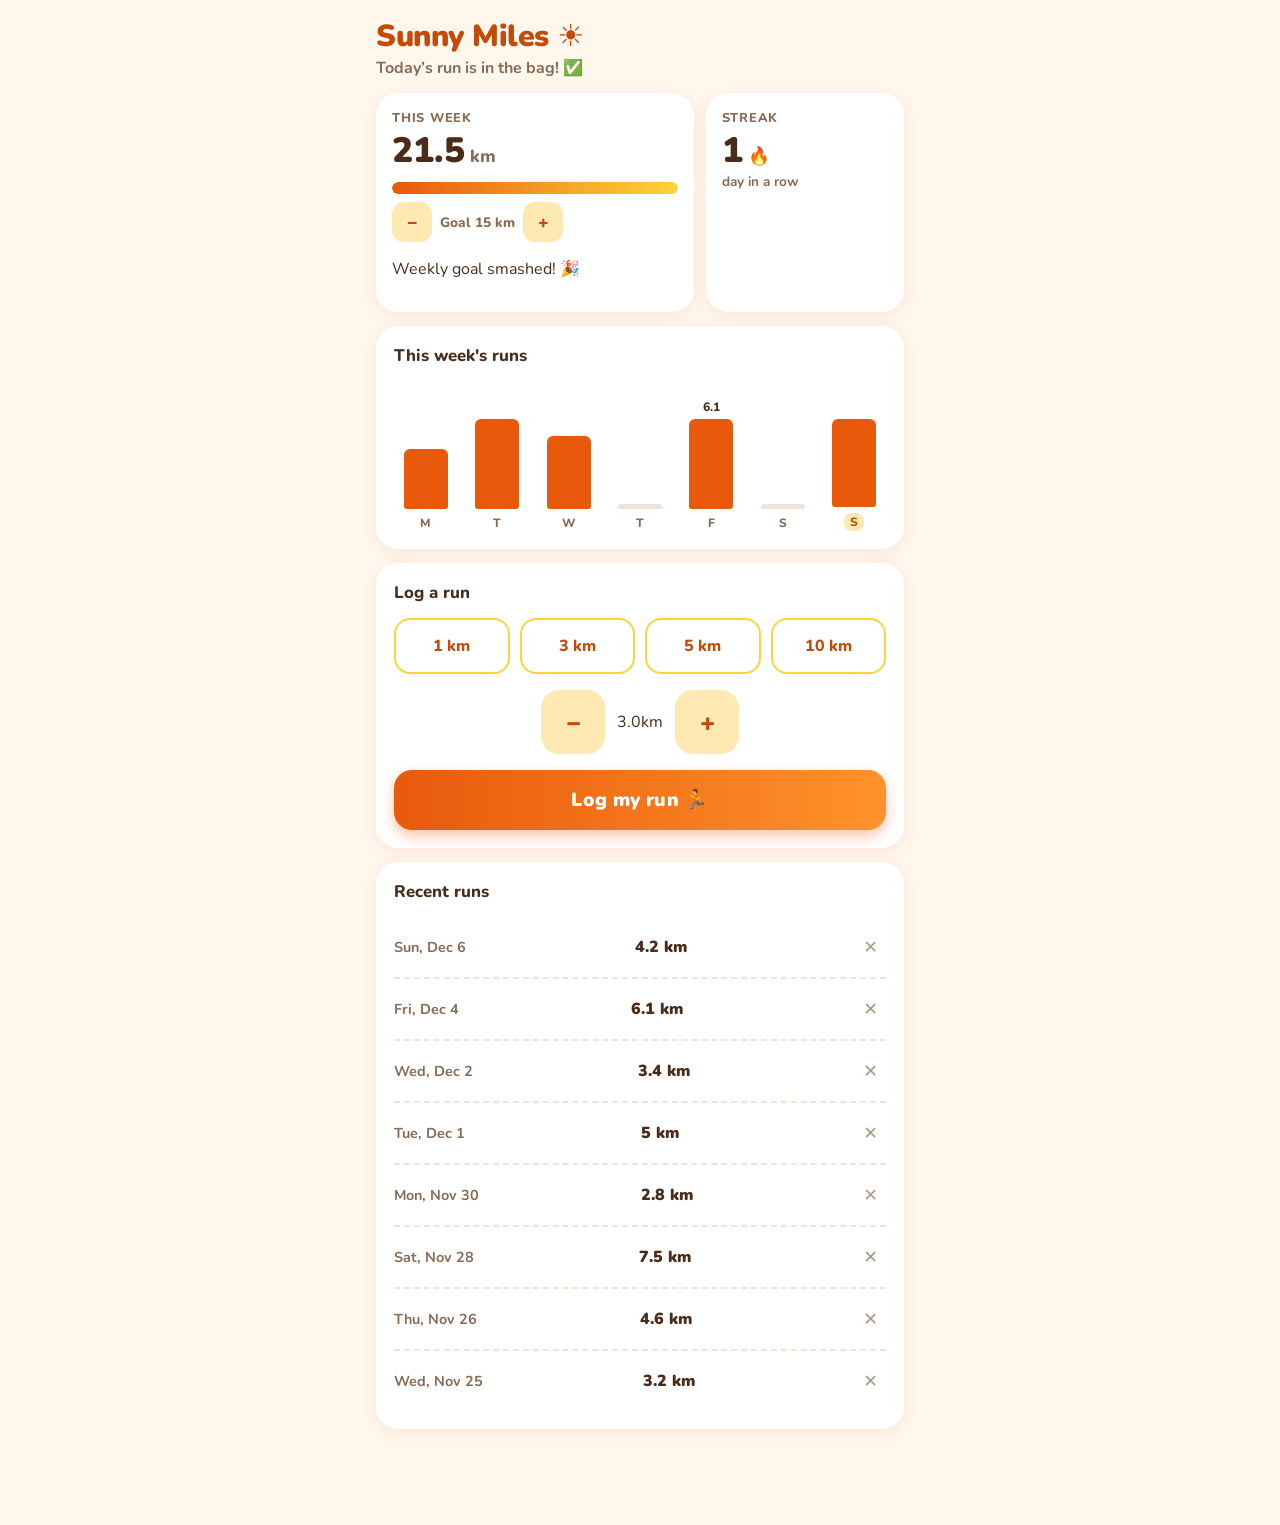
==== index.html @ c044f1d9 "A Playful: born from the request Warm and friendly. Bright colours, rounded shapes, big touch target" ====
<!DOCTYPE html>
<html lang="en">
<head>
  <meta charset="UTF-8">
  <meta name="viewport" content="width=device-width, initial-scale=1.0">
  <title>Sunny Miles</title>
  <link rel="preconnect" href="https://fonts.googleapis.com">
  <link rel="preconnect" href="https://fonts.gstatic.com" crossorigin>
  <link href="https://fonts.googleapis.com/css2?family=Nunito:wght@500;700;800;900&display=swap" rel="stylesheet">
  <link rel="stylesheet" href="styles.css">
</head>
<body>
  <main class="wrap">
    <header class="header">
      <h1>Sunny Miles ☀️</h1>
      <p class="greeting" id="greeting">Let's run!</p>
    </header>

    <section class="stats" aria-label="Your stats">
      <div class="stat-card stat-week">
        <p class="stat-label">This week</p>
        <p class="stat-value"><span id="week-total">0</span><span class="stat-unit"> km</span></p>
        <div class="goal-row">
          <div class="goal-bar" role="progressbar" aria-label="Weekly goal progress" aria-valuemin="0" id="goal-bar">
            <div class="goal-fill" id="goal-fill"></div>
          </div>
          <div class="goal-stepper">
            <button type="button" id="goal-minus" aria-label="Lower weekly goal">−</button>
            <span id="goal-text">Goal 15 km</span>
            <button type="button" id="goal-plus" aria-label="Raise weekly goal">+</button>
          </div>
        </div>
        <p class="goal-message" id="goal-message"></p>
      </div>
      <div class="stat-card stat-streak">
        <p class="stat-label">Streak</p>
        <p class="stat-value"><span id="streak">0</span><span class="stat-unit"> 🔥</span></p>
        <p class="stat-sub" id="streak-sub">days in a row</p>
      </div>
    </section>

    <section class="card">
      <h2>This week's runs</h2>
      <div class="chart-wrap">
        <div class="chart" id="chart" role="img" aria-label="Bar chart of kilometres run each day this week"></div>
        <div class="chart-tip" id="chart-tip" hidden></div>
      </div>
    </section>

    <section class="card">
      <h2>Log a run</h2>
      <div class="quick-row" id="quick-row">
        <button type="button" data-quick="1">1 km</button>
        <button type="button" data-quick="3">3 km</button>
        <button type="button" data-quick="5">5 km</button>
        <button type="button" data-quick="10">10 km</button>
      </div>
      <div class="distance-row">
        <button type="button" id="dist-minus" aria-label="Less distance">−</button>
        <div class="distance-display">
          <span id="distance">3.0</span><span class="km">km</span>
        </div>
        <button type="button" id="dist-plus" aria-label="More distance">+</button>
      </div>
      <button type="button" class="log-btn" id="log-btn">Log my run 🏃</button>
    </section>

    <section class="card">
      <h2>Recent runs</h2>
      <ul class="runs" id="runs-list"></ul>
    </section>
  </main>

  <div class="toast" id="toast" role="status"></div>
  <div class="confetti-layer" id="confetti"></div>

  <script src="app.js"></script>
</body>
</html>
---- styles.css ----
/* Sunny Miles — warm, friendly, bright */
:root {
  --bg: #fff6ec;
  --card: #ffffff;
  --ink: #4a2c1a;
  --ink-2: #8a6a55;
  --ink-muted: #b09684;
  --accent: #e8590c;
  --accent-deep: #c44a08;
  --sun: #ffd43b;
  --sun-soft: #ffe9b3;
  --good: #2f9e44;
  --neutral-bar: #f1e3d6;
  --radius: 22px;
  --radius-s: 14px;
}

* { box-sizing: border-box; }

body {
  margin: 0;
  font-family: 'Nunito', system-ui, sans-serif;
  background: var(--bg);
  color: var(--ink);
  -webkit-tap-highlight-color: transparent;
}

.wrap {
  max-width: 560px;
  margin: 0 auto;
  padding: 20px 16px 96px;
}

h1, h2, button { font-family: inherit; }

.header h1 {
  margin: 0;
  line-height: 1.1;
  font-weight: 900;
  font-size: 1.9rem;
  letter-spacing: -0.5px;
  color: var(--accent-deep);
}

.greeting {
  margin: 4px 0 0;
  color: var(--ink-2);
  font-weight: 700;
}

h2 {
  margin: 0 0 14px;
  font-size: 1.05rem;
  font-weight: 800;
}

.card {
  background: var(--card);
  border-radius: var(--radius);
  padding: 18px;
  margin-top: 14px;
  box-shadow: 0 4px 16px rgba(196, 74, 8, 0.08);
}

/* ---- stats ---- */
.stats {
  display: grid;
  grid-template-columns: 1.6fr 1fr;
  gap: 12px;
  margin-top: 14px;
}

.stat-card {
  background: var(--card);
  border-radius: var(--radius);
  padding: 16px;
  box-shadow: 0 4px 16px rgba(196, 74, 8, 0.08);
}

.stat-label {
  margin: 0;
  font-size: 0.8rem;
  font-weight: 800;
  text-transform: uppercase;
  letter-spacing: 0.06em;
  color: var(--ink-2);
}

.stat-value {
  margin: 4px 0 2px;
  font-size: 2.2rem;
  font-weight: 900;
  line-height: 1.1;
}

.stat-value .stat-unit { font-size: 1.1rem; color: var(--ink-2); font-weight: 800; }
.stat-sub { margin: 0; color: var(--ink-2); font-weight: 700; font-size: 0.85rem; }

/* ---- goal bar ---- */
.goal-row { margin-top: 12px; }

.goal-bar {
  height: 12px;
  border-radius: 999px;
  overflow: hidden;
  background: var(--sun-soft);
}

.goal-fill {
  width: 0;
  height: 100%;
  border-radius: 999px;
  background: linear-gradient(90deg, var(--accent), var(--sun));
  transition: width 0.4s ease;
}

.goal-row.reached .goal-fill { background: var(--good); }

.goal-stepper {
  display: flex;
  align-items: center;
  gap: 8px;
  margin-top: 8px;
  font-size: 0.85rem;
  font-weight: 800;
  color: var(--ink-2);
}

.goal-stepper button {
  width: 40px;
  height: 40px;
  border: none;
  border-radius: 12px;
  background: var(--sun-soft);
  color: var(--accent-deep);
  font-size: 1.1rem;
  font-weight: 900;
  cursor: pointer;
}

/* ---- chart ---- */
.chart {
  display: flex;
  align-items: flex-end;
  gap: 8px;
  height: 150px;
  padding-top: 18px;
}

.bar-col {
  flex: 1;
  display: flex;
  flex-direction: column;
  align-items: center;
  justify-content: flex-end;
  height: 100%;
  min-width: 0;
}

.bar-value {
  font-size: 0.75rem;
  font-weight: 800;
  color: var(--ink);
  margin-bottom: 4px;
}

.bar {
  width: 100%;
  max-width: 44px;
  border-radius: 6px 6px 3px 3px;
  background: var(--accent);
  cursor: pointer;
}

.bar.zero {
  background: var(--neutral-bar);
  height: 5px;
}

.day-label {
  margin-top: 6px;
  font-size: 0.75rem;
  font-weight: 800;
  color: var(--ink-2);
}

.day-label.today {
  color: var(--accent-deep);
  background: var(--sun-soft);
  border-radius: 8px;
  padding: 1px 6px;
}

.chart-tip {
  position: absolute;
  background: var(--ink);
  color: #fff;
  border-radius: 10px;
  padding: 4px 10px;
  font-size: 0.85rem;
  font-weight: 700;
  pointer-events: none;
  z-index: 5;
  white-space: nowrap;
  transform: translate(-50%, -110%);
}

.chart-wrap { position: relative; }
.chart-wrap .chart-tip[hidden] { display: none; }

/* ---- quick buttons ---- */
.quick-row {
  display: grid;
  grid-template-columns: repeat(4, 1fr);
  gap: 10px;
  margin-bottom: 16px;
}

.quick-row button {
  height: 56px;
  border: 2px solid var(--sun);
  border-radius: 16px;
  background: #fff;
  color: var(--accent-deep);
  font-size: 1rem;
  font-weight: 800;
  cursor: pointer;
}

/* ---- distance row ---- */
.distance-row {
  display: flex;
  justify-content: center;
  align-items: center;
  gap: 12px;
  margin-bottom: 16px;
}

.distance-row button {
  width: 64px;
  height: 64px;
  border: none;
  border-radius: 18px;
  background: var(--sun-soft);
  color: var(--accent-deep);
  font-size: 1.6rem;
  font-size: 1.6rem;
  font-weight: 900;
  cursor: pointer;
}
.distance-row button:active { transform: scale(0.94); background: var(--sun); }

/* ---- log button ---- */
.log-btn {
  width: 100%;
  height: 60px;
  border: none;
  border-radius: 18px;
  background: linear-gradient(90deg, var(--accent), #ff922b);
  background-size: 100% 100%;
  color: #fff;
  font-size: 1.2rem;
  font-weight: 900;
  letter-spacing: 0.02em;
  cursor: pointer;
  box-shadow: 0 6px 14px rgba(232, 89, 12, 0.35);
}
.log-btn:active { transform: scale(0.98); }

/* ---- runs list ---- */
.runs { list-style: none; margin: 0; padding: 0; }
.runs li {
  display: flex;
  justify-content: space-between;
  align-items: center;
  padding: 10px 0;
  border-bottom: 2px dashed var(--neutral-bar);
  font-weight: 700;
}
.runs li:last-child { border-bottom: none; }
.run-date { color: var(--ink-2); font-size: 0.9rem; }
.run-dist { font-weight: 900; }
.run-del {
  border: none;
  background: none;
  cursor: pointer;
  font-size: 1.1rem;
  padding: 8px;
  color: var(--ink-muted);
  border-radius: 10px;
}
.run-del:active { background: var(--neutral-bar); }
.empty-note { color: var(--ink-2);
  color: var(--ink-2);
  color: var(--ink-2);
  font-weight: 700;
}

/* ---- toast & confetti ---- */
.toast {
  position: fixed;
  left: 50%;
  bottom: 24px;
  transform: translateX(-50%);
  background: var(--ink);
  color: #fff;
  padding: 12px 22px;
  border-radius: 999px;
  font-weight: 800;
  font-size: 1rem;
  opacity: 0;
  transition: opacity 0.3s, transform 0.3s;
  transform: translateX(-50%) translateY(8px);
  z-index: 50;
  max-width: 88vw;
  text-align: center;
}
.toast.show { opacity: 1; transform: translateX(-50%) translateY(0); }

.confetti-layer { position: fixed; inset: 0; pointer-events: none; z-index: 40; }
.confetti-bit {
  position: absolute;
  width: 10px;
  height: 14px;
  border-radius: 3px;
  top: -20px;
  animation: fall 1.6s ease-in forwards;
}
@keyframes fall {
  to { transform: translateY(105vh) rotate(540deg); }
}

@media (max-width: 400px) {
  .stats { grid-template-columns: 1fr; }
}
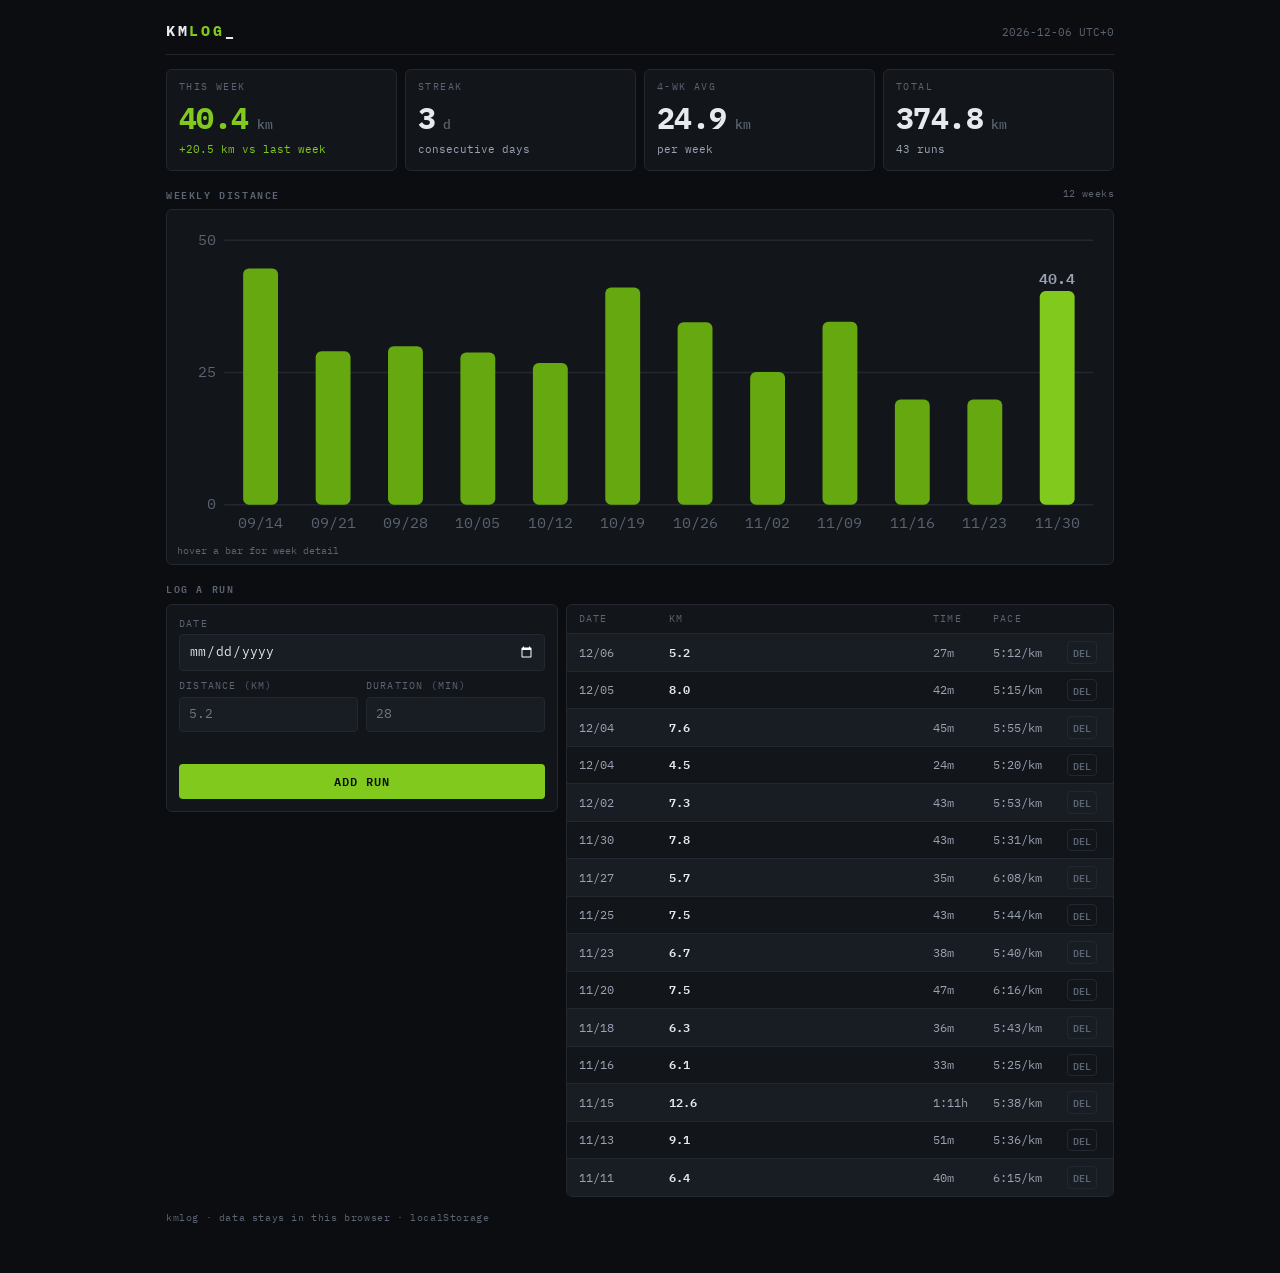
==== commit f2e2d58a: "C Dashboard: born from the request Dense and dark. Everything important on one screen: big numbers, " ====
--- a/index.html
+++ b/index.html
@@ -3,77 +3,189 @@
 <head>
   <meta charset="UTF-8">
   <meta name="viewport" content="width=device-width, initial-scale=1.0">
-  <title>Sunny Miles</title>
+  <title>KMLOG</title>
   <link rel="preconnect" href="https://fonts.googleapis.com">
   <link rel="preconnect" href="https://fonts.gstatic.com" crossorigin>
-  <link href="https://fonts.googleapis.com/css2?family=Nunito:wght@500;700;800;900&display=swap" rel="stylesheet">
-  <link rel="stylesheet" href="styles.css">
+  <link href="https://fonts.googleapis.com/css2?family=IBM+Plex+Mono:wght@400;500;600;700&display=swap" rel="stylesheet">
+  <style>
+    :root {
+      --bg: #0b0d10;
+      --surface: #12151a;
+      --surface-2: #181c23;
+      --line: #232830;
+      --ink: #e6e9ee;
+      --ink-2: #9aa3b2;
+      --ink-3: #5b6472;
+      --accent: #82c91e;
+      --mark: #66a80f;
+      --accent-dim: #4a6b1c;
+    }
+    * { box-sizing: border-box; margin: 0; padding: 0; }
+    html { background: var(--bg); }
+    body {
+      font-family: "IBM Plex Mono", ui-monospace, monospace;
+      background: var(--bg);
+      color: var(--ink);
+      font-size: 13px;
+      line-height: 1.45;
+      -webkit-font-smoothing: antialiased;
+    }
+    .wrap { max-width: 980px; margin: 0 auto; padding: 20px 16px 48px; }
+    header {
+      display: flex; align-items: baseline; justify-content: space-between;
+      border-bottom: 1px solid var(--line); padding-bottom: 12px; margin-bottom: 14px;
+    }
+    header h1 { font-size: 15px; font-weight: 700; letter-spacing: .18em; }
+    header h1 span { color: var(--accent); }
+    header .today { color: var(--ink-3); font-size: 11px; }
+    .stats { display: grid; grid-template-columns: repeat(4, 1fr); gap: 8px; }
+    .tile {
+      background: var(--surface); border: 1px solid var(--line); border-radius: 6px;
+      padding: 10px 12px 12px;
+    }
+    .tile .label { font-size: 10px; letter-spacing: .14em; text-transform: uppercase; color: var(--ink-3); }
+    .tile .value { font-size: 30px; font-weight: 700; margin-top: 2px; letter-spacing: -.02em; }
+    .tile .value small { font-size: 13px; font-weight: 500; color: var(--ink-3); letter-spacing: 0; }
+    .tile.hero .value { color: var(--accent); }
+    .tile .sub { font-size: 11px; color: var(--ink-2); margin-top: 2px; }
+    .tile .sub.up { color: var(--accent); }
+    section h2 {
+      font-size: 10px; letter-spacing: .16em; text-transform: uppercase; color: var(--ink-3);
+      font-weight: 600; margin: 16px 0 8px; display: flex; justify-content: space-between;
+    }
+    section h2 .range { letter-spacing: .04em; text-transform: none; font-weight: 400; }
+    .chartbox { background: var(--surface); border: 1px solid var(--line); border-radius: 6px; padding: 10px 8px 6px; }
+    #chart { display: block; width: 100%; height: auto; }
+    .tooltip {
+      position: fixed; z-index: 10; pointer-events: none; display: none;
+      background: var(--surface-2); border: 1px solid var(--line); border-radius: 4px;
+      padding: 6px 9px; font-size: 11px; box-shadow: 0 4px 16px rgba(0,0,0,.5);
+    }
+    .tooltip .t-label { color: var(--ink-3); font-size: 10px; letter-spacing: .08em; }
+    .tooltip .t-value { font-weight: 600; font-size: 13px; margin-top: 1px; }
+    .tooltip .t-value em { font-style: normal; color: var(--accent); }
+    .legend-note { font-size: 10px; color: var(--ink-3); margin-top: 4px; padding-left: 2px; }
+    .panel { background: var(--surface); border: 1px solid var(--line); border-radius: 6px; }
+    .grid2 { display: grid; grid-template-columns: 5fr 7fr; gap: 8px; align-items: start; margin-top: 8px; }
+    form.add { padding: 12px; display: grid; gap: 8px; }
+    form.add label { display: block; font-size: 10px; letter-spacing: .12em; text-transform: uppercase; color: var(--ink-3); margin-bottom: 3px; }
+    form.add input {
+      width: 100%; background: var(--surface-2); border: 1px solid var(--line); border-radius: 4px;
+      color: var(--ink); font: inherit; padding: 7px 9px; color-scheme: dark;
+    }
+    form.add input:focus { outline: none; border-color: var(--accent-dim); }
+    form.add .row { display: grid; grid-template-columns: 1fr 1fr; gap: 8px; }
+    button {
+      font: inherit; cursor: pointer; border-radius: 4px; border: 1px solid transparent;
+      background: var(--accent); color: #0b0d10; font-weight: 600; letter-spacing: .08em;
+      padding: 8px 14px; font-size: 12px;
+    }
+    button:hover { filter: brightness(1.08); }
+    .msg { font-size: 11px; min-height: 16px; color: var(--ink-3); }
+    .msg.err { color: #e6a23c; }
+    .msg.ok { color: var(--accent); }
+    .runs .head, .run {
+      display: grid; grid-template-columns: 82px 1fr 52px 66px 34px; gap: 8px; align-items: center;
+      padding: 7px 12px; font-size: 12px;
+    }
+    .runs .head {
+      color: var(--ink-3); font-size: 10px; letter-spacing: .12em; text-transform: uppercase;
+      border-bottom: 1px solid var(--line);
+    }
+    .run { border-bottom: 1px solid var(--line); }
+    .run:last-child { border-bottom: none; }
+    .run:nth-child(odd) { background: var(--surface-2); }
+    .run .d { color: var(--ink-2); }
+    .run .km { font-weight: 600; }
+    .run .pace, .run .time { color: var(--ink-2); }
+    .run .del {
+      background: none; border: 1px solid var(--line); color: var(--ink-3);
+      font-size: 10px; padding: 3px 0; width: 30px; letter-spacing: 0;
+    }
+    .run .del:hover { color: #e6a23c; border-color: #e6a23c; filter: none; }
+    .empty { padding: 16px 12px; color: var(--ink-3); font-size: 12px; }
+    footer { margin-top: 14px; font-size: 10px; color: var(--ink-3); letter-spacing: .06em; }
+    @media (max-width: 720px) {
+      .stats { grid-template-columns: repeat(2, 1fr); }
+      .grid2 { grid-template-columns: 1fr; }
+      .runs .head, .run { grid-template-columns: 74px 1fr 46px 60px 30px; gap: 6px; font-size: 11px; padding: 7px 10px; }
+      .tile .value { font-size: 26px; }
+    }
+  </style>
 </head>
-<body>
-  <main class="wrap">
-    <header class="header">
-      <h1>Sunny Miles ☀️</h1>
-      <p class="greeting" id="greeting">Let's run!</p>
-    </header>
+<body data-palette="#66a80f">
+<div class="wrap">
+  <header>
+    <h1>KM<span>LOG</span>_</h1>
+    <div class="today" id="today"></div>
+  </header>
 
-    <section class="stats" aria-label="Your stats">
-      <div class="stat-card stat-week">
-        <p class="stat-label">This week</p>
-        <p class="stat-value"><span id="week-total">0</span><span class="stat-unit"> km</span></p>
-        <div class="goal-row">
-          <div class="goal-bar" role="progressbar" aria-label="Weekly goal progress" aria-valuemin="0" id="goal-bar">
-            <div class="goal-fill" id="goal-fill"></div>
+  <div class="stats">
+    <div class="tile hero">
+      <div class="label">This week</div>
+      <div class="value"><span id="weekKm">0</span><small> km</small></div>
+      <div class="sub" id="weekSub">&nbsp;</div>
+    </div>
+    <div class="tile">
+      <div class="label">Streak</div>
+      <div class="value"><span id="streak">0</span><small> d</small></div>
+      <div class="sub">consecutive days</div>
+    </div>
+    <div class="tile">
+      <div class="label">4-wk avg</div>
+      <div class="value"><span id="avgKm">0</span><small> km</small></div>
+      <div class="sub">per week</div>
+    </div>
+    <div class="tile">
+      <div class="label">Total</div>
+      <div class="value"><span id="totalKm">0</span><small> km</small></div>
+      <div class="sub" id="totalSub">&nbsp;</div>
+    </div>
+  </div>
+
+  <section>
+    <h2>Weekly distance <span class="range" id="chartRange"></span></h2>
+    <div class="chartbox">
+      <svg id="chart" viewBox="0 0 640 220" role="img" aria-label="Weekly distance, last 12 weeks"></svg>
+      <div class="legend-note">hover a bar for week detail</div>
+      <div class="tooltip" id="tooltip" role="status"></div>
+    </div>
+  </section>
+
+  <section>
+    <h2>Log a run</h2>
+    <div class="grid2">
+      <form class="add panel" id="addForm">
+        <div>
+          <label for="fDate">Date</label>
+          <input type="date" id="fDate" required>
+        </div>
+        <div class="row">
+          <div>
+            <label for="fKm">Distance (km)</label>
+            <input type="number" id="fKm" placeholder="5.2" min="0.1" max="200" step="0.1" required>
           </div>
-          <div class="goal-stepper">
-            <button type="button" id="goal-minus" aria-label="Lower weekly goal">−</button>
-            <span id="goal-text">Goal 15 km</span>
-            <button type="button" id="goal-plus" aria-label="Raise weekly goal">+</button>
+          <div>
+            <label for="fMin">Duration (min)</label>
+            <input type="number" id="fMin" placeholder="28" min="1" max="600" step="1" required>
           </div>
         </div>
-        <p class="goal-message" id="goal-message"></p>
+        <div class="msg" id="msg"></div>
+        <button type="submit">ADD RUN</button>
+      </form>
+      <div class="panel">
+        <div class="runs">
+          <div class="head">
+            <span>Date</span><span>KM</span><span>Time</span><span>Pace</span><span></span>
+          </div>
+          <div id="runList"></div>
+        </div>
       </div>
-      <div class="stat-card stat-streak">
-        <p class="stat-label">Streak</p>
-        <p class="stat-value"><span id="streak">0</span><span class="stat-unit"> 🔥</span></p>
-        <p class="stat-sub" id="streak-sub">days in a row</p>
-      </div>
-    </section>
+    </div>
+  </section>
 
-    <section class="card">
-      <h2>This week's runs</h2>
-      <div class="chart-wrap">
-        <div class="chart" id="chart" role="img" aria-label="Bar chart of kilometres run each day this week"></div>
-        <div class="chart-tip" id="chart-tip" hidden></div>
-      </div>
-    </section>
-
-    <section class="card">
-      <h2>Log a run</h2>
-      <div class="quick-row" id="quick-row">
-        <button type="button" data-quick="1">1 km</button>
-        <button type="button" data-quick="3">3 km</button>
-        <button type="button" data-quick="5">5 km</button>
-        <button type="button" data-quick="10">10 km</button>
-      </div>
-      <div class="distance-row">
-        <button type="button" id="dist-minus" aria-label="Less distance">−</button>
-        <div class="distance-display">
-          <span id="distance">3.0</span><span class="km">km</span>
-        </div>
-        <button type="button" id="dist-plus" aria-label="More distance">+</button>
-      </div>
-      <button type="button" class="log-btn" id="log-btn">Log my run 🏃</button>
-    </section>
-
-    <section class="card">
-      <h2>Recent runs</h2>
-      <ul class="runs" id="runs-list"></ul>
-    </section>
-  </main>
-
-  <div class="toast" id="toast" role="status"></div>
-  <div class="confetti-layer" id="confetti"></div>
-
-  <script src="app.js"></script>
+  <footer>kmlog · data stays in this browser · localStorage</footer>
+</div>
+<script src="app.js"></script>
 </body>
 </html>
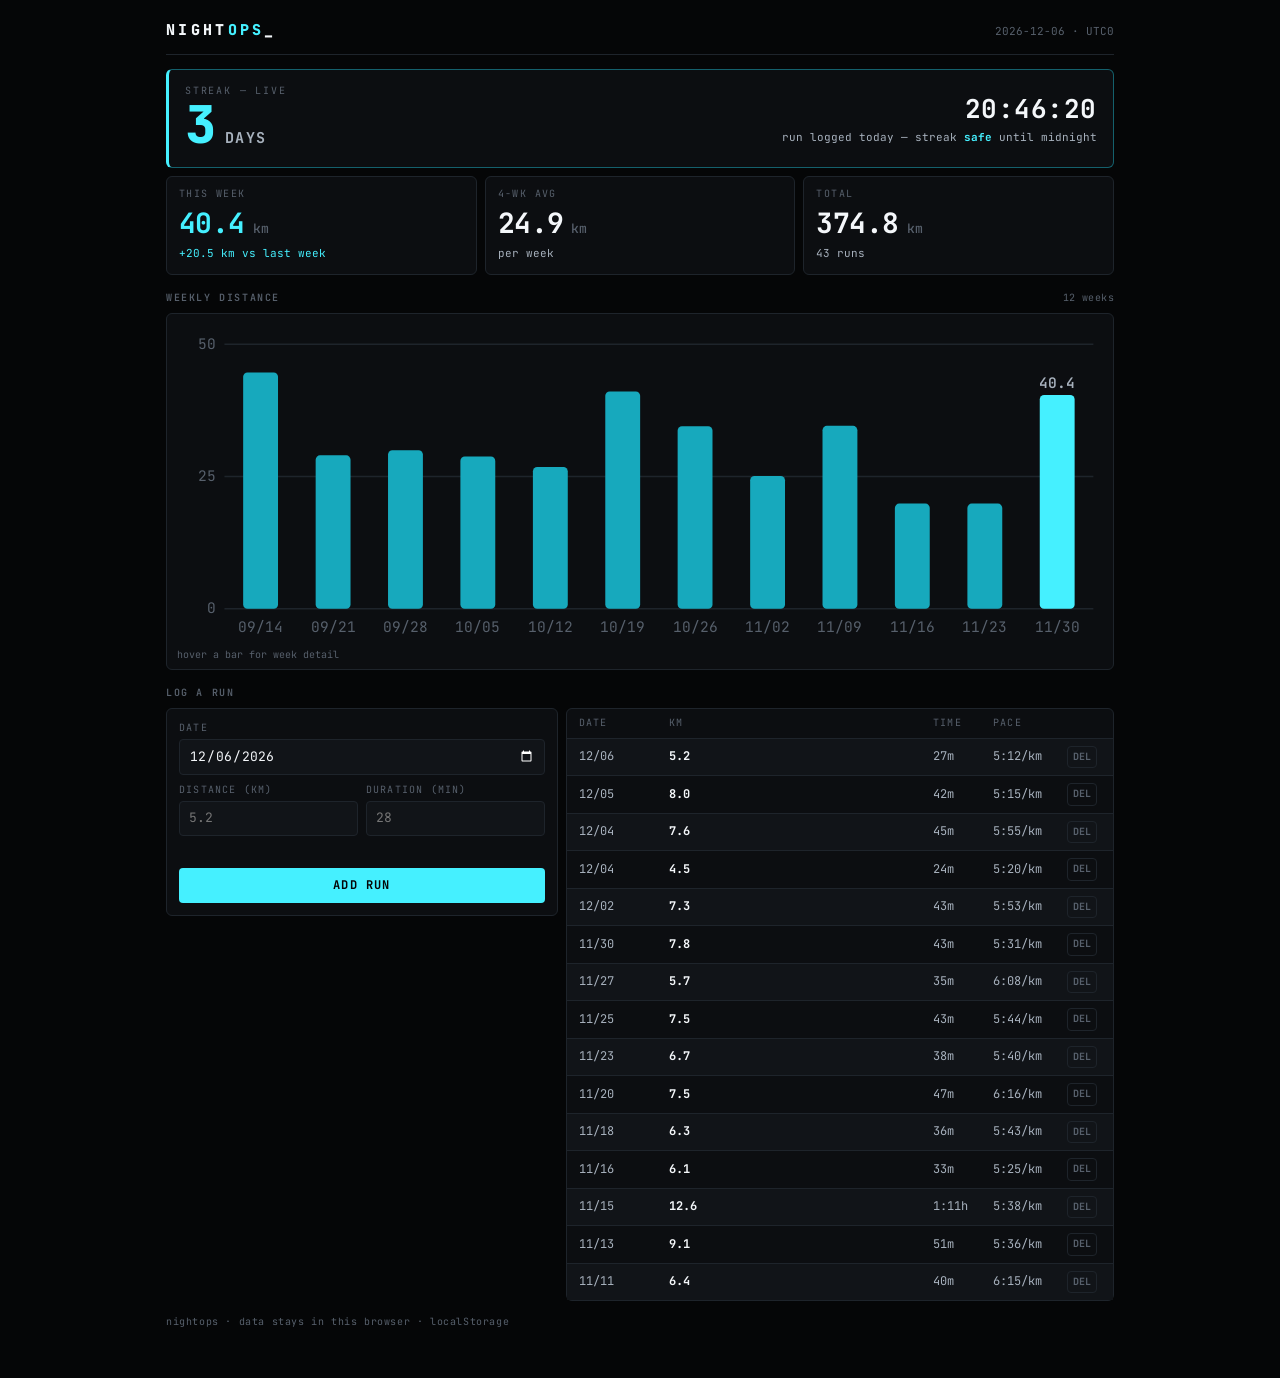
==== commit 3faf16e1: "C·3 Nightops: bred from C Same dense single-screen dashboard, but push the look darker and sharper: " ====
--- a/index.html
+++ b/index.html
@@ -3,27 +3,28 @@
 <head>
   <meta charset="UTF-8">
   <meta name="viewport" content="width=device-width, initial-scale=1.0">
-  <title>KMLOG</title>
+  <title>NIGHTOPS — run tracker</title>
   <link rel="preconnect" href="https://fonts.googleapis.com">
   <link rel="preconnect" href="https://fonts.gstatic.com" crossorigin>
-  <link href="https://fonts.googleapis.com/css2?family=IBM+Plex+Mono:wght@400;500;600;700&display=swap" rel="stylesheet">
+  <link href="https://fonts.googleapis.com/css2?family=JetBrains+Mono:wght@400;500;700;800&display=swap" rel="stylesheet">
   <style>
     :root {
-      --bg: #0b0d10;
-      --surface: #12151a;
-      --surface-2: #181c23;
-      --line: #232830;
-      --ink: #e6e9ee;
-      --ink-2: #9aa3b2;
-      --ink-3: #5b6472;
-      --accent: #82c91e;
-      --mark: #66a80f;
-      --accent-dim: #4a6b1c;
+      --bg: #050607;
+      --surface: #0c0e11;
+      --surface-2: #111418;
+      --line: #1e242b;
+      --ink: #f4f7fa;
+      --ink-2: #a7b1bd;
+      --ink-3: #57606c;
+      --accent: #45f0ff;
+      --mark: #17a9bd;
+      --accent-dim: #14606c;
+      --warn: #ffb020;
     }
     * { box-sizing: border-box; margin: 0; padding: 0; }
     html { background: var(--bg); }
     body {
-      font-family: "IBM Plex Mono", ui-monospace, monospace;
+      font-family: "JetBrains Mono", ui-monospace, monospace;
       background: var(--bg);
       color: var(--ink);
       font-size: 13px;
@@ -35,16 +36,42 @@
       display: flex; align-items: baseline; justify-content: space-between;
       border-bottom: 1px solid var(--line); padding-bottom: 12px; margin-bottom: 14px;
     }
-    header h1 { font-size: 15px; font-weight: 700; letter-spacing: .18em; }
+    header h1 { font-size: 15px; font-weight: 800; letter-spacing: .22em; color: var(--ink); }
     header h1 span { color: var(--accent); }
     header .today { color: var(--ink-3); font-size: 11px; }
-    .stats { display: grid; grid-template-columns: repeat(4, 1fr); gap: 8px; }
+
+    /* streak hero — live day counter */
+    .streak-hero {
+      background: var(--surface);
+      border: 1px solid var(--accent-dim);
+      border-left: 3px solid var(--accent);
+      border-radius: 6px;
+      padding: 14px 16px;
+      display: flex; align-items: center; justify-content: space-between; gap: 16px;
+      flex-wrap: wrap;
+    }
+    .streak-hero .label { font-size: 10px; letter-spacing: .18em; text-transform: uppercase; color: var(--ink-3); }
+    .streak-hero .big {
+      font-size: 52px; font-weight: 800; letter-spacing: -.03em; color: var(--accent);
+      line-height: 1.05; font-variant-numeric: tabular-nums;
+    }
+    .streak-hero .big small { font-size: 15px; font-weight: 700; color: var(--ink-2); letter-spacing: .1em; }
+    .sh-right { text-align: right; }
+    .sh-right .clock {
+      font-size: 26px; font-weight: 700; color: var(--ink);
+      font-variant-numeric: tabular-nums; letter-spacing: .02em;
+    }
+    .sh-right .clock.warn { color: var(--warn); }
+    .sh-right .cap { font-size: 11px; color: var(--ink-2); margin-top: 2px; }
+    .sh-right .cap b { color: var(--accent); font-weight: 700; }
+
+    .stats { display: grid; grid-template-columns: repeat(3, 1fr); gap: 8px; margin-top: 8px; }
     .tile {
       background: var(--surface); border: 1px solid var(--line); border-radius: 6px;
       padding: 10px 12px 12px;
     }
     .tile .label { font-size: 10px; letter-spacing: .14em; text-transform: uppercase; color: var(--ink-3); }
-    .tile .value { font-size: 30px; font-weight: 700; margin-top: 2px; letter-spacing: -.02em; }
+    .tile .value { font-size: 28px; font-weight: 700; margin-top: 2px; letter-spacing: -.02em; font-variant-numeric: tabular-nums; }
     .tile .value small { font-size: 13px; font-weight: 500; color: var(--ink-3); letter-spacing: 0; }
     .tile.hero .value { color: var(--accent); }
     .tile .sub { font-size: 11px; color: var(--ink-2); margin-top: 2px; }
@@ -58,11 +85,11 @@
     #chart { display: block; width: 100%; height: auto; }
     .tooltip {
       position: fixed; z-index: 10; pointer-events: none; display: none;
-      background: var(--surface-2); border: 1px solid var(--line); border-radius: 4px;
-      padding: 6px 9px; font-size: 11px; box-shadow: 0 4px 16px rgba(0,0,0,.5);
+      background: var(--surface-2); border: 1px solid var(--accent-dim); border-radius: 4px;
+      padding: 6px 9px; font-size: 11px; box-shadow: 0 4px 16px rgba(0,0,0,.7);
     }
     .tooltip .t-label { color: var(--ink-3); font-size: 10px; letter-spacing: .08em; }
-    .tooltip .t-value { font-weight: 600; font-size: 13px; margin-top: 1px; }
+    .tooltip .t-value { font-weight: 700; font-size: 13px; margin-top: 1px; }
     .tooltip .t-value em { font-style: normal; color: var(--accent); }
     .legend-note { font-size: 10px; color: var(--ink-3); margin-top: 4px; padding-left: 2px; }
     .panel { background: var(--surface); border: 1px solid var(--line); border-radius: 6px; }
@@ -73,16 +100,16 @@
       width: 100%; background: var(--surface-2); border: 1px solid var(--line); border-radius: 4px;
       color: var(--ink); font: inherit; padding: 7px 9px; color-scheme: dark;
     }
-    form.add input:focus { outline: none; border-color: var(--accent-dim); }
+    form.add input:focus { outline: none; border-color: var(--accent); }
     form.add .row { display: grid; grid-template-columns: 1fr 1fr; gap: 8px; }
     button {
       font: inherit; cursor: pointer; border-radius: 4px; border: 1px solid transparent;
-      background: var(--accent); color: #0b0d10; font-weight: 600; letter-spacing: .08em;
+      background: var(--accent); color: #050607; font-weight: 700; letter-spacing: .1em;
       padding: 8px 14px; font-size: 12px;
     }
-    button:hover { filter: brightness(1.08); }
+    button:hover { filter: brightness(1.12); }
     .msg { font-size: 11px; min-height: 16px; color: var(--ink-3); }
-    .msg.err { color: #e6a23c; }
+    .msg.err { color: var(--warn); }
     .msg.ok { color: var(--accent); }
     .runs .head, .run {
       display: grid; grid-template-columns: 82px 1fr 52px 66px 34px; gap: 8px; align-items: center;
@@ -96,40 +123,53 @@
     .run:last-child { border-bottom: none; }
     .run:nth-child(odd) { background: var(--surface-2); }
     .run .d { color: var(--ink-2); }
-    .run .km { font-weight: 600; }
+    .run .km { font-weight: 700; }
     .run .pace, .run .time { color: var(--ink-2); }
     .run .del {
       background: none; border: 1px solid var(--line); color: var(--ink-3);
       font-size: 10px; padding: 3px 0; width: 30px; letter-spacing: 0;
     }
-    .run .del:hover { color: #e6a23c; border-color: #e6a23c; filter: none; }
+    .run .del:hover { color: var(--warn); border-color: var(--warn); filter: none; }
     .empty { padding: 16px 12px; color: var(--ink-3); font-size: 12px; }
     footer { margin-top: 14px; font-size: 10px; color: var(--ink-3); letter-spacing: .06em; }
     @media (max-width: 720px) {
-      .stats { grid-template-columns: repeat(2, 1fr); }
+      .stats { grid-template-columns: repeat(3, 1fr); gap: 6px; }
+      .tile .value { font-size: 20px; }
+      .streak-hero { padding: 12px; }
+      .streak-hero .big { font-size: 40px; }
+      .sh-right { text-align: left; }
+      .sh-right .clock { font-size: 20px; }
       .grid2 { grid-template-columns: 1fr; }
       .runs .head, .run { grid-template-columns: 74px 1fr 46px 60px 30px; gap: 6px; font-size: 11px; padding: 7px 10px; }
-      .tile .value { font-size: 26px; }
+    }
+    @media (max-width: 380px) {
+      .stats { grid-template-columns: 1fr 1fr; }
     }
   </style>
 </head>
-<body data-palette="#66a80f">
+<body>
 <div class="wrap">
   <header>
-    <h1>KM<span>LOG</span>_</h1>
+    <h1>NIGHT<span>OPS</span>_</h1>
     <div class="today" id="today"></div>
   </header>
+
+  <div class="streak-hero">
+    <div class="sh-left">
+      <div class="label">Streak — live</div>
+      <div class="big"><span id="streak">0</span><small> DAYS</small></div>
+    </div>
+    <div class="sh-right">
+      <div class="clock" id="clock">--:--:--</div>
+      <div class="cap" id="streakCap">&nbsp;</div>
+    </div>
+  </div>
 
   <div class="stats">
     <div class="tile hero">
       <div class="label">This week</div>
       <div class="value"><span id="weekKm">0</span><small> km</small></div>
       <div class="sub" id="weekSub">&nbsp;</div>
-    </div>
-    <div class="tile">
-      <div class="label">Streak</div>
-      <div class="value"><span id="streak">0</span><small> d</small></div>
-      <div class="sub">consecutive days</div>
     </div>
     <div class="tile">
       <div class="label">4-wk avg</div>
@@ -184,7 +224,7 @@
     </div>
   </section>
 
-  <footer>kmlog · data stays in this browser · localStorage</footer>
+  <footer>nightops · data stays in this browser · localStorage</footer>
 </div>
 <script src="app.js"></script>
 </body>
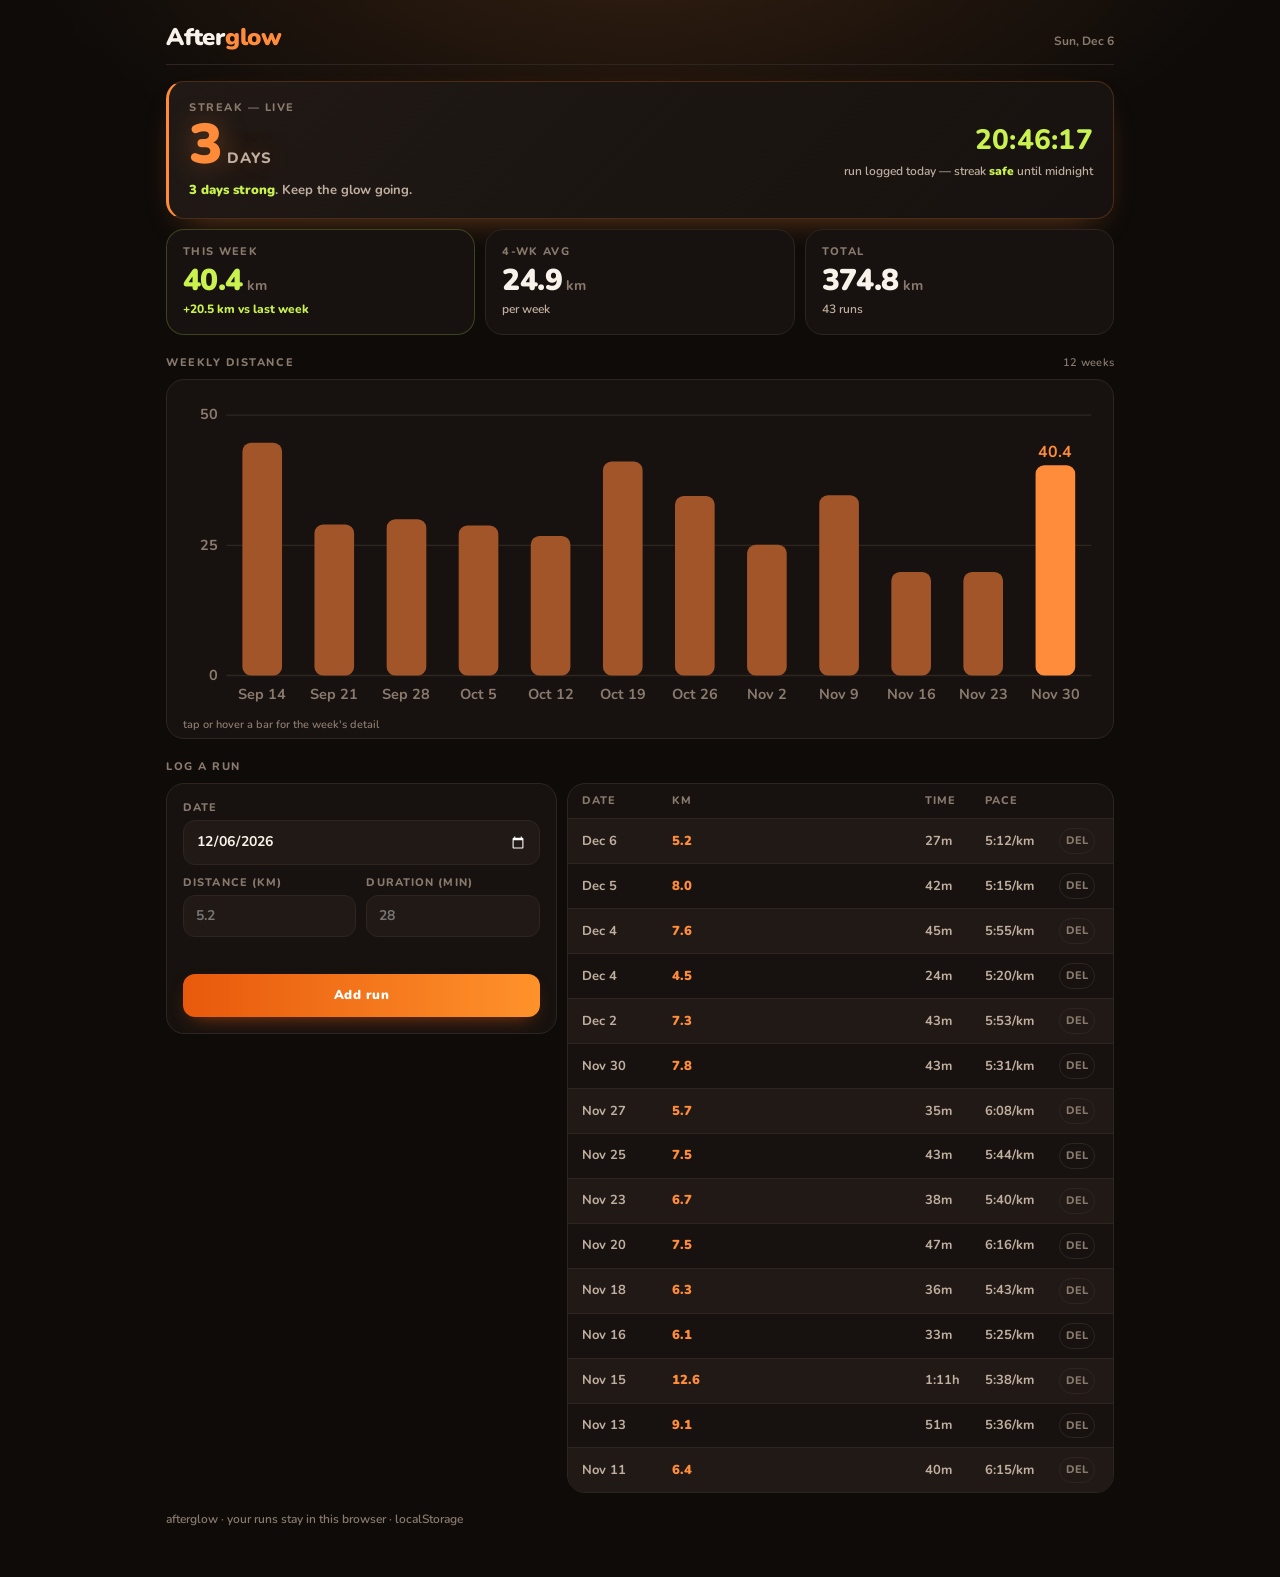
==== commit 556960c7: "X·2 Afterglow: crossed C·3 × A Leave Nightops' structure untouched and repaint only the mood: keep t" ====
--- a/index.html
+++ b/index.html
@@ -3,154 +3,175 @@
 <head>
   <meta charset="UTF-8">
   <meta name="viewport" content="width=device-width, initial-scale=1.0">
-  <title>NIGHTOPS — run tracker</title>
+  <meta name="theme-color" content="#0e0b09">
+  <title>Afterglow — run tracker</title>
   <link rel="preconnect" href="https://fonts.googleapis.com">
   <link rel="preconnect" href="https://fonts.gstatic.com" crossorigin>
-  <link href="https://fonts.googleapis.com/css2?family=JetBrains+Mono:wght@400;500;700;800&display=swap" rel="stylesheet">
+  <link href="https://fonts.googleapis.com/css2?family=Nunito:wght@500;700;800;900&display=swap" rel="stylesheet">
   <style>
     :root {
-      --bg: #050607;
-      --surface: #0c0e11;
-      --surface-2: #111418;
-      --line: #1e242b;
-      --ink: #f4f7fa;
-      --ink-2: #a7b1bd;
-      --ink-3: #57606c;
-      --accent: #45f0ff;
-      --mark: #17a9bd;
-      --accent-dim: #14606c;
-      --warn: #ffb020;
+      --bg: #0e0b09;          /* near-black, warmed */
+      --surface: #17120f;
+      --surface-2: #201915;
+      --line: #2e2520;
+      --ink: #f8f2eb;
+      --ink-2: #c0ae9f;
+      --ink-3: #8a7a6e;
+      --accent: #ff8c3a;      /* sunset orange */
+      --accent-deep: #e8590c;
+      --accent-dim: #4d2c17;
+      --mark: #a3552a;        /* dimmed orange for past weeks */
+      --lime: #c9f24f;        /* the "good news" accent */
+      --warn: #ff6a5c;
+      --radius: 18px;
+      --radius-s: 12px;
     }
     * { box-sizing: border-box; margin: 0; padding: 0; }
     html { background: var(--bg); }
     body {
-      font-family: "JetBrains Mono", ui-monospace, monospace;
-      background: var(--bg);
+      font-family: "Nunito", system-ui, -apple-system, "Segoe UI", sans-serif;
+      background: var(--bg) radial-gradient(900px 420px at 50% -80px, rgba(255, 140, 58, .16), transparent 70%) no-repeat;
       color: var(--ink);
-      font-size: 13px;
+      font-size: 14px;
       line-height: 1.45;
       -webkit-font-smoothing: antialiased;
-    }
-    .wrap { max-width: 980px; margin: 0 auto; padding: 20px 16px 48px; }
+      -webkit-tap-highlight-color: transparent;
+    }
+    .wrap { max-width: 980px; margin: 0 auto; padding: 24px 16px 48px; }
     header {
-      display: flex; align-items: baseline; justify-content: space-between;
-      border-bottom: 1px solid var(--line); padding-bottom: 12px; margin-bottom: 14px;
-    }
-    header h1 { font-size: 15px; font-weight: 800; letter-spacing: .22em; color: var(--ink); }
+      display: flex; align-items: baseline; justify-content: space-between; gap: 12px;
+      border-bottom: 1px solid var(--line); padding-bottom: 14px; margin-bottom: 16px;
+    }
+    header h1 { font-size: 24px; font-weight: 900; letter-spacing: -.01em; line-height: 1.1; color: var(--ink); }
     header h1 span { color: var(--accent); }
-    header .today { color: var(--ink-3); font-size: 11px; }
+    header .today { color: var(--ink-3); font-size: 12px; font-weight: 700; white-space: nowrap; }
 
     /* streak hero — live day counter */
     .streak-hero {
-      background: var(--surface);
+      background: linear-gradient(135deg, var(--surface-2), var(--surface));
       border: 1px solid var(--accent-dim);
       border-left: 3px solid var(--accent);
-      border-radius: 6px;
-      padding: 14px 16px;
+      border-radius: var(--radius);
+      box-shadow: 0 14px 36px -18px rgba(255, 140, 58, .45);
+      padding: 18px 20px;
       display: flex; align-items: center; justify-content: space-between; gap: 16px;
       flex-wrap: wrap;
     }
-    .streak-hero .label { font-size: 10px; letter-spacing: .18em; text-transform: uppercase; color: var(--ink-3); }
+    .streak-hero .label { font-size: 11px; letter-spacing: .14em; text-transform: uppercase; color: var(--ink-3); font-weight: 800; }
     .streak-hero .big {
-      font-size: 52px; font-weight: 800; letter-spacing: -.03em; color: var(--accent);
+      font-size: 56px; font-weight: 900; letter-spacing: -.03em; color: var(--accent);
       line-height: 1.05; font-variant-numeric: tabular-nums;
-    }
-    .streak-hero .big small { font-size: 15px; font-weight: 700; color: var(--ink-2); letter-spacing: .1em; }
+      text-shadow: 0 0 28px rgba(255, 140, 58, .35);
+    }
+    .streak-hero .big small { font-size: 15px; font-weight: 800; color: var(--ink-2); letter-spacing: .08em; }
+    .streak-hero .cheer { margin-top: 6px; font-size: 13px; font-weight: 700; color: var(--ink-2); }
+    .streak-hero .cheer b { color: var(--lime); font-weight: 900; }
     .sh-right { text-align: right; }
     .sh-right .clock {
-      font-size: 26px; font-weight: 700; color: var(--ink);
-      font-variant-numeric: tabular-nums; letter-spacing: .02em;
+      font-size: 28px; font-weight: 800; color: var(--lime);
+      font-variant-numeric: tabular-nums; letter-spacing: .01em;
     }
     .sh-right .clock.warn { color: var(--warn); }
-    .sh-right .cap { font-size: 11px; color: var(--ink-2); margin-top: 2px; }
-    .sh-right .cap b { color: var(--accent); font-weight: 700; }
-
-    .stats { display: grid; grid-template-columns: repeat(3, 1fr); gap: 8px; margin-top: 8px; }
+    .sh-right .cap { font-size: 12px; color: var(--ink-2); margin-top: 2px; font-weight: 600; }
+    .sh-right .cap b { color: var(--lime); font-weight: 900; }
+
+    .stats { display: grid; grid-template-columns: repeat(3, 1fr); gap: 10px; margin-top: 10px; }
     .tile {
-      background: var(--surface); border: 1px solid var(--line); border-radius: 6px;
-      padding: 10px 12px 12px;
-    }
-    .tile .label { font-size: 10px; letter-spacing: .14em; text-transform: uppercase; color: var(--ink-3); }
-    .tile .value { font-size: 28px; font-weight: 700; margin-top: 2px; letter-spacing: -.02em; font-variant-numeric: tabular-nums; }
-    .tile .value small { font-size: 13px; font-weight: 500; color: var(--ink-3); letter-spacing: 0; }
-    .tile.hero .value { color: var(--accent); }
-    .tile .sub { font-size: 11px; color: var(--ink-2); margin-top: 2px; }
-    .tile .sub.up { color: var(--accent); }
+      background: var(--surface); border: 1px solid var(--line); border-radius: var(--radius);
+      padding: 14px 16px 16px;
+    }
+    .tile .label { font-size: 11px; letter-spacing: .12em; text-transform: uppercase; color: var(--ink-3); font-weight: 800; }
+    .tile .value { font-size: 30px; font-weight: 900; margin-top: 4px; letter-spacing: -.02em; font-variant-numeric: tabular-nums; line-height: 1.1; }
+    .tile .value small { font-size: 14px; font-weight: 700; color: var(--ink-3); letter-spacing: 0; }
+    .tile.hero { border-color: rgba(201, 242, 79, .22); }
+    .tile.hero .value { color: var(--lime); }
+    .tile .sub { font-size: 12px; color: var(--ink-2); margin-top: 4px; font-weight: 600; }
+    .tile .sub.up { color: var(--lime); font-weight: 800; }
     section h2 {
-      font-size: 10px; letter-spacing: .16em; text-transform: uppercase; color: var(--ink-3);
-      font-weight: 600; margin: 16px 0 8px; display: flex; justify-content: space-between;
-    }
-    section h2 .range { letter-spacing: .04em; text-transform: none; font-weight: 400; }
-    .chartbox { background: var(--surface); border: 1px solid var(--line); border-radius: 6px; padding: 10px 8px 6px; }
+      font-size: 11px; letter-spacing: .14em; text-transform: uppercase; color: var(--ink-3);
+      font-weight: 800; margin: 20px 0 8px; display: flex; justify-content: space-between;
+    }
+    section h2 .range { letter-spacing: .02em; text-transform: none; font-weight: 600; }
+    .chartbox { background: var(--surface); border: 1px solid var(--line); border-radius: var(--radius); padding: 12px 10px 6px; }
     #chart { display: block; width: 100%; height: auto; }
+    #chart text { font-family: inherit; font-weight: 700; }
     .tooltip {
       position: fixed; z-index: 10; pointer-events: none; display: none;
-      background: var(--surface-2); border: 1px solid var(--accent-dim); border-radius: 4px;
-      padding: 6px 9px; font-size: 11px; box-shadow: 0 4px 16px rgba(0,0,0,.7);
-    }
-    .tooltip .t-label { color: var(--ink-3); font-size: 10px; letter-spacing: .08em; }
-    .tooltip .t-value { font-weight: 700; font-size: 13px; margin-top: 1px; }
-    .tooltip .t-value em { font-style: normal; color: var(--accent); }
-    .legend-note { font-size: 10px; color: var(--ink-3); margin-top: 4px; padding-left: 2px; }
-    .panel { background: var(--surface); border: 1px solid var(--line); border-radius: 6px; }
-    .grid2 { display: grid; grid-template-columns: 5fr 7fr; gap: 8px; align-items: start; margin-top: 8px; }
-    form.add { padding: 12px; display: grid; gap: 8px; }
-    form.add label { display: block; font-size: 10px; letter-spacing: .12em; text-transform: uppercase; color: var(--ink-3); margin-bottom: 3px; }
+      background: var(--surface-2); border: 1px solid var(--accent-dim); border-radius: 10px;
+      padding: 8px 11px; font-size: 12px; box-shadow: 0 10px 30px rgba(0, 0, 0, .6);
+    }
+    .tooltip .t-label { color: var(--ink-3); font-size: 11px; letter-spacing: .06em; font-weight: 800; }
+    .tooltip .t-value { font-weight: 900; font-size: 14px; margin-top: 2px; }
+    .tooltip .t-value em { font-style: normal; color: var(--lime); }
+    .legend-note { font-size: 11px; color: var(--ink-3); margin-top: 6px; padding-left: 6px; font-weight: 600; }
+    .panel { background: var(--surface); border: 1px solid var(--line); border-radius: var(--radius); overflow: hidden; }
+    .grid2 { display: grid; grid-template-columns: 5fr 7fr; gap: 10px; align-items: start; margin-top: 8px; }
+    form.add { padding: 16px; display: grid; gap: 10px; }
+    form.add label { display: block; font-size: 11px; letter-spacing: .1em; text-transform: uppercase; color: var(--ink-3); margin-bottom: 4px; font-weight: 800; }
     form.add input {
-      width: 100%; background: var(--surface-2); border: 1px solid var(--line); border-radius: 4px;
-      color: var(--ink); font: inherit; padding: 7px 9px; color-scheme: dark;
-    }
-    form.add input:focus { outline: none; border-color: var(--accent); }
-    form.add .row { display: grid; grid-template-columns: 1fr 1fr; gap: 8px; }
+      width: 100%; background: var(--surface-2); border: 1px solid var(--line); border-radius: var(--radius-s);
+      color: var(--ink); font: inherit; font-weight: 700; padding: 10px 12px; color-scheme: dark;
+      transition: border-color .15s, box-shadow .15s;
+    }
+    form.add input:focus { outline: none; border-color: var(--accent); box-shadow: 0 0 0 3px rgba(255, 140, 58, .18); }
+    form.add .row { display: grid; grid-template-columns: 1fr 1fr; gap: 10px; }
     button {
-      font: inherit; cursor: pointer; border-radius: 4px; border: 1px solid transparent;
-      background: var(--accent); color: #050607; font-weight: 700; letter-spacing: .1em;
-      padding: 8px 14px; font-size: 12px;
-    }
-    button:hover { filter: brightness(1.12); }
-    .msg { font-size: 11px; min-height: 16px; color: var(--ink-3); }
+      font: inherit; cursor: pointer; border-radius: var(--radius-s); border: none;
+      background: linear-gradient(90deg, var(--accent-deep), #ff922b); color: #fff; font-weight: 900; letter-spacing: .04em;
+      padding: 12px 16px; font-size: 13px;
+      box-shadow: 0 8px 20px -10px rgba(232, 89, 12, .7);
+      transition: transform .1s, filter .15s;
+    }
+    button:hover { filter: brightness(1.08); }
+    button:active { transform: scale(.98); }
+    button:focus-visible { outline: 2px solid var(--lime); outline-offset: 2px; }
+    .msg { font-size: 12px; min-height: 17px; color: var(--ink-3); font-weight: 700; }
     .msg.err { color: var(--warn); }
-    .msg.ok { color: var(--accent); }
+    .msg.ok { color: var(--lime); }
     .runs .head, .run {
-      display: grid; grid-template-columns: 82px 1fr 52px 66px 34px; gap: 8px; align-items: center;
-      padding: 7px 12px; font-size: 12px;
+      display: grid; grid-template-columns: 82px 1fr 52px 66px 40px; gap: 8px; align-items: center;
+      padding: 9px 14px; font-size: 13px;
     }
     .runs .head {
-      color: var(--ink-3); font-size: 10px; letter-spacing: .12em; text-transform: uppercase;
+      color: var(--ink-3); font-size: 11px; letter-spacing: .1em; text-transform: uppercase; font-weight: 800;
       border-bottom: 1px solid var(--line);
     }
-    .run { border-bottom: 1px solid var(--line); }
+    .run { border-bottom: 1px solid var(--line); font-weight: 700; }
     .run:last-child { border-bottom: none; }
     .run:nth-child(odd) { background: var(--surface-2); }
     .run .d { color: var(--ink-2); }
-    .run .km { font-weight: 700; }
+    .run .km { font-weight: 900; color: var(--accent); }
     .run .pace, .run .time { color: var(--ink-2); }
     .run .del {
       background: none; border: 1px solid var(--line); color: var(--ink-3);
-      font-size: 10px; padding: 3px 0; width: 30px; letter-spacing: 0;
+      font-size: 11px; font-weight: 800; padding: 4px 0; width: 36px; letter-spacing: .02em;
+      border-radius: 999px; box-shadow: none;
     }
     .run .del:hover { color: var(--warn); border-color: var(--warn); filter: none; }
-    .empty { padding: 16px 12px; color: var(--ink-3); font-size: 12px; }
-    footer { margin-top: 14px; font-size: 10px; color: var(--ink-3); letter-spacing: .06em; }
+    .empty { padding: 18px 14px; color: var(--ink-3); font-size: 13px; }
+    footer { margin-top: 18px; font-size: 12px; color: var(--ink-3); font-weight: 600; }
     @media (max-width: 720px) {
-      .stats { grid-template-columns: repeat(3, 1fr); gap: 6px; }
-      .tile .value { font-size: 20px; }
-      .streak-hero { padding: 12px; }
-      .streak-hero .big { font-size: 40px; }
+      .stats { grid-template-columns: repeat(3, 1fr); gap: 8px; }
+      .tile { padding: 12px 12px 13px; }
+      .tile .value { font-size: 22px; }
+      .streak-hero { padding: 16px; }
+      .streak-hero .big { font-size: 44px; }
       .sh-right { text-align: left; }
-      .sh-right .clock { font-size: 20px; }
+      .sh-right .clock { font-size: 22px; }
       .grid2 { grid-template-columns: 1fr; }
-      .runs .head, .run { grid-template-columns: 74px 1fr 46px 60px 30px; gap: 6px; font-size: 11px; padding: 7px 10px; }
+      .runs .head, .run { grid-template-columns: 70px 1fr 44px 58px 36px; gap: 6px; font-size: 12px; padding: 8px 10px; }
     }
     @media (max-width: 380px) {
       .stats { grid-template-columns: 1fr 1fr; }
+      .tile:nth-child(3) { grid-column: 1 / -1; }
+      .tile .value { font-size: 26px; }
     }
   </style>
 </head>
 <body>
 <div class="wrap">
   <header>
-    <h1>NIGHT<span>OPS</span>_</h1>
+    <h1>After<span>glow</span></h1>
     <div class="today" id="today"></div>
   </header>
 
@@ -158,6 +179,7 @@
     <div class="sh-left">
       <div class="label">Streak — live</div>
       <div class="big"><span id="streak">0</span><small> DAYS</small></div>
+      <div class="cheer" id="streakCheer">&nbsp;</div>
     </div>
     <div class="sh-right">
       <div class="clock" id="clock">--:--:--</div>
@@ -187,7 +209,7 @@
     <h2>Weekly distance <span class="range" id="chartRange"></span></h2>
     <div class="chartbox">
       <svg id="chart" viewBox="0 0 640 220" role="img" aria-label="Weekly distance, last 12 weeks"></svg>
-      <div class="legend-note">hover a bar for week detail</div>
+      <div class="legend-note">tap or hover a bar for the week's detail</div>
       <div class="tooltip" id="tooltip" role="status"></div>
     </div>
   </section>
@@ -211,7 +233,7 @@
           </div>
         </div>
         <div class="msg" id="msg"></div>
-        <button type="submit">ADD RUN</button>
+        <button type="submit">Add run</button>
       </form>
       <div class="panel">
         <div class="runs">
@@ -224,7 +246,7 @@
     </div>
   </section>
 
-  <footer>nightops · data stays in this browser · localStorage</footer>
+  <footer>afterglow · your runs stay in this browser · localStorage</footer>
 </div>
 <script src="app.js"></script>
 </body>
